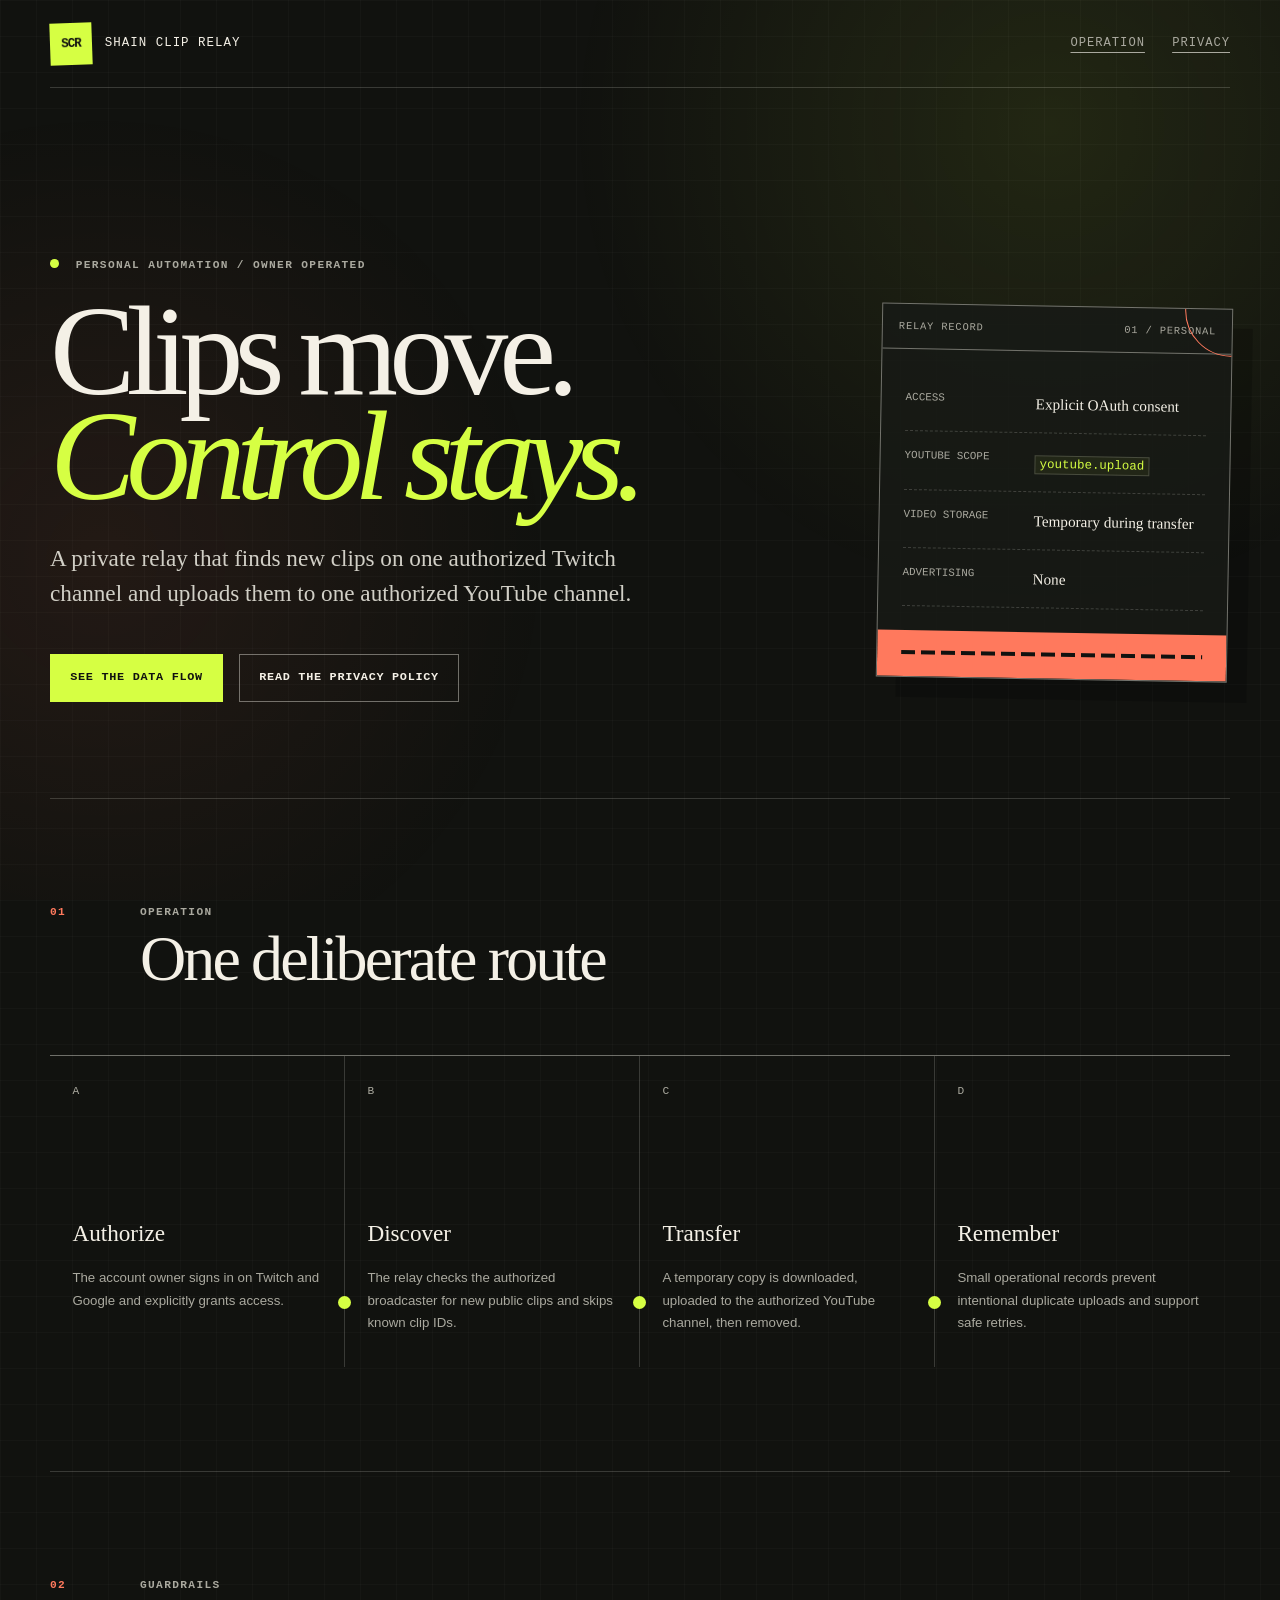
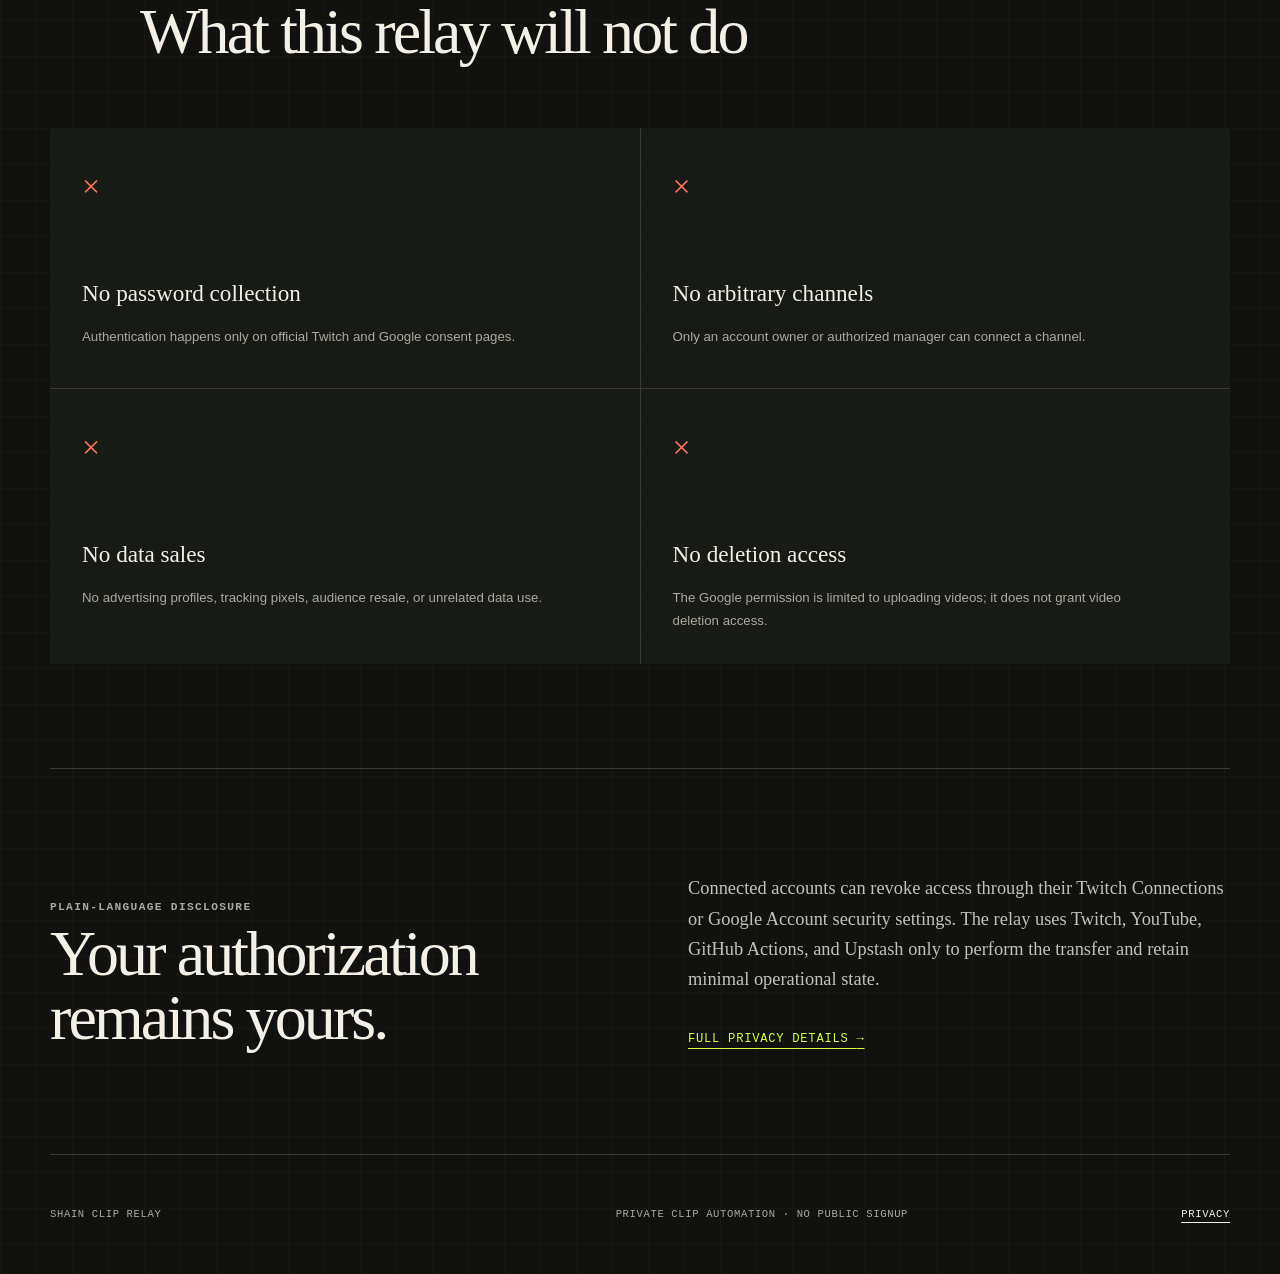
==== index.html @ d7323aba "Create OAuth homepage and privacy policy" ====
<!doctype html>
<html lang="en">
  <head>
    <meta charset="utf-8" />
    <meta name="viewport" content="width=device-width, initial-scale=1" />
    <meta
      name="description"
      content="Shain Clip Relay is a private, account-owner-operated automation that copies authorized Twitch clips to an authorized YouTube channel."
    />
    <meta name="color-scheme" content="dark" />
    <meta name="theme-color" content="#11120f" />
    <title>Shain Clip Relay</title>
    <link rel="stylesheet" href="styles.css" />
  </head>
  <body>
    <a class="skip-link" href="#main">Skip to content</a>

    <div class="page-shell">
      <header class="site-header" aria-label="Primary navigation">
        <a class="wordmark" href="index.html" aria-label="Shain Clip Relay home">
          <span class="wordmark-mark" aria-hidden="true">SCR</span>
          <span>Shain Clip Relay</span>
        </a>
        <nav>
          <a href="#operation">Operation</a>
          <a href="privacy.html">Privacy</a>
        </nav>
      </header>

      <main id="main">
        <section class="hero" aria-labelledby="hero-title">
          <div class="hero-copy">
            <p class="eyebrow"><span class="live-dot"></span> Personal automation / owner operated</p>
            <h1 id="hero-title">Clips move.<br /><em>Control stays.</em></h1>
            <p class="hero-summary">
              A private relay that finds new clips on one authorized Twitch channel and uploads them to one authorized YouTube channel.
            </p>
            <div class="hero-actions">
              <a class="button button-primary" href="#operation">See the data flow</a>
              <a class="button button-quiet" href="privacy.html">Read the privacy policy</a>
            </div>
          </div>

          <aside class="signal-card" aria-label="Service summary">
            <div class="signal-card-header">
              <span>Relay record</span>
              <span>01 / personal</span>
            </div>
            <dl>
              <div>
                <dt>Access</dt>
                <dd>Explicit OAuth consent</dd>
              </div>
              <div>
                <dt>YouTube scope</dt>
                <dd><code>youtube.upload</code></dd>
              </div>
              <div>
                <dt>Video storage</dt>
                <dd>Temporary during transfer</dd>
              </div>
              <div>
                <dt>Advertising</dt>
                <dd>None</dd>
              </div>
            </dl>
            <div class="signal-line" aria-hidden="true"><span></span></div>
          </aside>
        </section>

        <section class="operation section-rule" id="operation" aria-labelledby="operation-title">
          <div class="section-heading">
            <p class="section-number">01</p>
            <div>
              <p class="eyebrow">Operation</p>
              <h2 id="operation-title">One deliberate route</h2>
            </div>
          </div>

          <ol class="route" aria-label="Clip transfer flow">
            <li>
              <span class="route-index">A</span>
              <div>
                <h3>Authorize</h3>
                <p>The account owner signs in on Twitch and Google and explicitly grants access.</p>
              </div>
            </li>
            <li>
              <span class="route-index">B</span>
              <div>
                <h3>Discover</h3>
                <p>The relay checks the authorized broadcaster for new public clips and skips known clip IDs.</p>
              </div>
            </li>
            <li>
              <span class="route-index">C</span>
              <div>
                <h3>Transfer</h3>
                <p>A temporary copy is downloaded, uploaded to the authorized YouTube channel, then removed.</p>
              </div>
            </li>
            <li>
              <span class="route-index">D</span>
              <div>
                <h3>Remember</h3>
                <p>Small operational records prevent intentional duplicate uploads and support safe retries.</p>
              </div>
            </li>
          </ol>
        </section>

        <section class="guardrails section-rule" aria-labelledby="guardrails-title">
          <div class="section-heading">
            <p class="section-number">02</p>
            <div>
              <p class="eyebrow">Guardrails</p>
              <h2 id="guardrails-title">What this relay will not do</h2>
            </div>
          </div>

          <div class="guardrail-grid">
            <article>
              <span aria-hidden="true">×</span>
              <h3>No password collection</h3>
              <p>Authentication happens only on official Twitch and Google consent pages.</p>
            </article>
            <article>
              <span aria-hidden="true">×</span>
              <h3>No arbitrary channels</h3>
              <p>Only an account owner or authorized manager can connect a channel.</p>
            </article>
            <article>
              <span aria-hidden="true">×</span>
              <h3>No data sales</h3>
              <p>No advertising profiles, tracking pixels, audience resale, or unrelated data use.</p>
            </article>
            <article>
              <span aria-hidden="true">×</span>
              <h3>No deletion access</h3>
              <p>The Google permission is limited to uploading videos; it does not grant video deletion access.</p>
            </article>
          </div>
        </section>

        <section class="disclosure section-rule" aria-labelledby="disclosure-title">
          <div>
            <p class="eyebrow">Plain-language disclosure</p>
            <h2 id="disclosure-title">Your authorization remains yours.</h2>
          </div>
          <div>
            <p>
              Connected accounts can revoke access through their Twitch Connections or Google Account security settings. The relay uses Twitch, YouTube, GitHub Actions, and Upstash only to perform the transfer and retain minimal operational state.
            </p>
            <a class="text-link" href="privacy.html">Full privacy details <span aria-hidden="true">→</span></a>
          </div>
        </section>
      </main>

      <footer>
        <p>Shain Clip Relay</p>
        <p>Private clip automation · No public signup</p>
        <a href="privacy.html">Privacy</a>
      </footer>
    </div>
  </body>
</html>
---- styles.css ----
:root {
  --ink: #f4f0e6;
  --muted: #aaa99f;
  --paper: #11120f;
  --paper-raised: #181a16;
  --line: rgba(244, 240, 230, 0.18);
  --line-strong: rgba(244, 240, 230, 0.42);
  --signal: #d6ff43;
  --ember: #ff795d;
  --serif: Georgia, "Times New Roman", serif;
  --mono: "Courier New", Courier, monospace;
  --sans: Verdana, Geneva, sans-serif;
}

* {
  box-sizing: border-box;
}

html {
  scroll-behavior: smooth;
}

body {
  min-width: 320px;
  margin: 0;
  color: var(--ink);
  background:
    linear-gradient(rgba(255, 255, 255, 0.018) 1px, transparent 1px),
    linear-gradient(90deg, rgba(255, 255, 255, 0.018) 1px, transparent 1px),
    var(--paper);
  background-size: 36px 36px;
  font-family: var(--sans);
  line-height: 1.65;
}

body::before {
  position: fixed;
  inset: 0;
  z-index: -1;
  background:
    radial-gradient(circle at 82% 14%, rgba(214, 255, 67, 0.09), transparent 30rem),
    radial-gradient(circle at 8% 62%, rgba(255, 121, 93, 0.08), transparent 28rem);
  content: "";
  pointer-events: none;
}

a {
  color: inherit;
}

a:focus-visible,
button:focus-visible {
  outline: 3px solid var(--signal);
  outline-offset: 4px;
}

.skip-link {
  position: fixed;
  top: 1rem;
  left: 1rem;
  z-index: 20;
  padding: 0.7rem 1rem;
  color: var(--paper);
  background: var(--signal);
  font-family: var(--mono);
  font-size: 0.8rem;
  transform: translateY(-180%);
  transition: transform 160ms ease;
}

.skip-link:focus {
  transform: translateY(0);
}

.page-shell {
  width: min(1180px, calc(100% - 3rem));
  margin: 0 auto;
}

.site-header {
  display: flex;
  align-items: center;
  justify-content: space-between;
  min-height: 88px;
  border-bottom: 1px solid var(--line);
}

.wordmark {
  display: inline-flex;
  align-items: center;
  gap: 0.8rem;
  font-family: var(--mono);
  font-size: 0.78rem;
  letter-spacing: 0.08em;
  text-decoration: none;
  text-transform: uppercase;
}

.wordmark-mark {
  display: grid;
  width: 42px;
  height: 42px;
  place-items: center;
  color: var(--paper);
  background: var(--signal);
  font-weight: 700;
  letter-spacing: -0.08em;
  transform: rotate(-2deg);
}

.site-header nav {
  display: flex;
  gap: 1.7rem;
  font-family: var(--mono);
  font-size: 0.76rem;
  letter-spacing: 0.08em;
  text-transform: uppercase;
}

.site-header nav a {
  color: var(--muted);
  text-decoration-thickness: 1px;
  text-underline-offset: 0.35rem;
}

.site-header nav a:hover,
.site-header nav a[aria-current="page"] {
  color: var(--ink);
}

.hero {
  display: grid;
  grid-template-columns: minmax(0, 1.55fr) minmax(280px, 0.75fr);
  gap: clamp(3rem, 8vw, 8rem);
  align-items: end;
  min-height: 710px;
  padding: 7rem 0 6rem;
}

.eyebrow,
.section-number,
.legal-number {
  margin: 0;
  color: var(--muted);
  font-family: var(--mono);
  font-size: 0.7rem;
  font-weight: 700;
  letter-spacing: 0.12em;
  text-transform: uppercase;
}

.live-dot {
  display: inline-block;
  width: 0.55rem;
  height: 0.55rem;
  margin-right: 0.55rem;
  border-radius: 50%;
  background: var(--signal);
  box-shadow: 0 0 0 0 rgba(214, 255, 67, 0.4);
  animation: pulse 2.2s infinite;
}

@keyframes pulse {
  50% {
    box-shadow: 0 0 0 0.5rem rgba(214, 255, 67, 0);
  }
}

h1,
h2,
h3,
p {
  text-wrap: pretty;
}

h1 {
  max-width: 850px;
  margin: 1.5rem 0 2rem;
  font-family: var(--serif);
  font-size: clamp(4.2rem, 10vw, 8.8rem);
  font-weight: 400;
  letter-spacing: -0.07em;
  line-height: 0.82;
}

h1 em {
  color: var(--signal);
  font-weight: 400;
}

.hero-summary {
  max-width: 620px;
  margin: 0;
  color: #d1cfc6;
  font-family: var(--serif);
  font-size: clamp(1.15rem, 2vw, 1.45rem);
  line-height: 1.55;
}

.hero-actions {
  display: flex;
  flex-wrap: wrap;
  gap: 1rem;
  margin-top: 2.6rem;
}

.button {
  display: inline-flex;
  min-height: 48px;
  align-items: center;
  justify-content: center;
  padding: 0.8rem 1.2rem;
  border: 1px solid var(--line-strong);
  font-family: var(--mono);
  font-size: 0.74rem;
  font-weight: 700;
  letter-spacing: 0.06em;
  text-decoration: none;
  text-transform: uppercase;
  transition: background-color 160ms ease, color 160ms ease, transform 160ms ease;
}

.button:hover {
  transform: translateY(-2px);
}

.button-primary {
  border-color: var(--signal);
  color: var(--paper);
  background: var(--signal);
}

.button-primary:hover {
  background: #e2ff76;
}

.button-quiet:hover {
  color: var(--paper);
  background: var(--ink);
}

.signal-card {
  position: relative;
  overflow: hidden;
  border: 1px solid var(--line-strong);
  background: rgba(24, 26, 22, 0.82);
  box-shadow: 20px 20px 0 rgba(0, 0, 0, 0.2);
  transform: translateY(-1.4rem) rotate(1deg);
}

.signal-card::before {
  position: absolute;
  top: -45px;
  right: -45px;
  width: 90px;
  height: 90px;
  border: 1px solid var(--ember);
  border-radius: 50%;
  content: "";
}

.signal-card-header {
  display: flex;
  justify-content: space-between;
  padding: 0.85rem 1rem;
  border-bottom: 1px solid var(--line-strong);
  color: var(--muted);
  font-family: var(--mono);
  font-size: 0.65rem;
  letter-spacing: 0.08em;
  text-transform: uppercase;
}

.signal-card dl {
  margin: 0;
  padding: 1.5rem;
}

.signal-card dl div {
  display: grid;
  grid-template-columns: 0.8fr 1.2fr;
  gap: 1rem;
  padding: 1rem 0;
  border-bottom: 1px dashed var(--line);
}

.signal-card dt,
.signal-card dd {
  margin: 0;
}

.signal-card dt {
  color: var(--muted);
  font-family: var(--mono);
  font-size: 0.68rem;
  text-transform: uppercase;
}

.signal-card dd {
  font-family: var(--serif);
  font-size: 0.95rem;
}

code {
  padding: 0.12em 0.32em;
  border: 1px solid var(--line);
  color: var(--signal);
  background: rgba(214, 255, 67, 0.06);
  font-family: var(--mono);
  font-size: 0.82em;
  overflow-wrap: anywhere;
}

.signal-line {
  height: 46px;
  padding: 20px 1.5rem;
  background: var(--ember);
}

.signal-line span {
  display: block;
  height: 4px;
  background: repeating-linear-gradient(90deg, var(--paper) 0 14px, transparent 14px 20px);
}

.section-rule {
  padding: 6.5rem 0;
  border-top: 1px solid var(--line);
}

.section-heading {
  display: grid;
  grid-template-columns: 90px 1fr;
  margin-bottom: 4rem;
}

.section-number,
.legal-number {
  color: var(--ember);
}

h2 {
  margin: 0.35rem 0 0;
  font-family: var(--serif);
  font-size: clamp(2.4rem, 5vw, 4.4rem);
  font-weight: 400;
  letter-spacing: -0.045em;
  line-height: 1;
}

.route {
  display: grid;
  grid-template-columns: repeat(4, 1fr);
  margin: 0;
  padding: 0;
  border-top: 1px solid var(--line-strong);
  list-style: none;
}

.route li {
  position: relative;
  min-height: 300px;
  padding: 1.25rem 1.4rem 2rem;
  border-right: 1px solid var(--line);
}

.route li:last-child {
  border-right: 0;
}

.route li::after {
  position: absolute;
  right: -7px;
  bottom: 3.6rem;
  z-index: 2;
  width: 13px;
  height: 13px;
  border-radius: 50%;
  background: var(--signal);
  content: "";
}

.route li:last-child::after {
  display: none;
}

.route-index {
  color: var(--muted);
  font-family: var(--mono);
  font-size: 0.7rem;
}

.route h3,
.guardrail-grid h3 {
  margin: 7rem 0 0.9rem;
  font-family: var(--serif);
  font-size: 1.45rem;
  font-weight: 400;
}

.route p,
.guardrail-grid p {
  margin: 0;
  color: var(--muted);
  font-size: 0.83rem;
  line-height: 1.7;
}

.guardrail-grid {
  display: grid;
  grid-template-columns: repeat(2, 1fr);
  gap: 1px;
  background: var(--line);
}

.guardrail-grid article {
  min-height: 260px;
  padding: 2rem;
  background: var(--paper-raised);
}

.guardrail-grid article > span {
  color: var(--ember);
  font-family: var(--serif);
  font-size: 2rem;
}

.guardrail-grid h3 {
  margin-top: 3.8rem;
}

.disclosure {
  display: grid;
  grid-template-columns: 1fr 1fr;
  gap: 6rem;
  align-items: end;
}

.disclosure p:not(.eyebrow) {
  margin: 0 0 1.8rem;
  color: #c3c1b8;
  font-family: var(--serif);
  font-size: 1.15rem;
}

.text-link {
  color: var(--signal);
  font-family: var(--mono);
  font-size: 0.76rem;
  letter-spacing: 0.06em;
  text-underline-offset: 0.35rem;
  text-transform: uppercase;
}

footer {
  display: grid;
  grid-template-columns: 1fr 1fr auto;
  gap: 1rem;
  align-items: center;
  min-height: 120px;
  border-top: 1px solid var(--line);
  color: var(--muted);
  font-family: var(--mono);
  font-size: 0.66rem;
  letter-spacing: 0.06em;
  text-transform: uppercase;
}

footer p {
  margin: 0;
}

footer a {
  color: var(--ink);
  text-underline-offset: 0.3rem;
}

.legal-shell {
  width: min(1080px, calc(100% - 3rem));
}

.legal-hero {
  padding: 7rem 0 5rem;
}

.legal-hero h1 {
  margin-bottom: 2.4rem;
  font-size: clamp(4rem, 10vw, 8rem);
}

.legal-intro {
  max-width: 680px;
  color: #d1cfc6;
  font-family: var(--serif);
  font-size: clamp(1.15rem, 2vw, 1.4rem);
}

.policy-meta {
  display: flex;
  gap: 4rem;
  margin: 3rem 0 0;
  font-family: var(--mono);
  font-size: 0.68rem;
  text-transform: uppercase;
}

.policy-meta div {
  padding-top: 0.7rem;
  border-top: 1px solid var(--line-strong);
}

.policy-meta dt {
  color: var(--muted);
}

.policy-meta dd {
  margin: 0.25rem 0 0;
}

.legal-layout {
  display: grid;
  grid-template-columns: 220px minmax(0, 680px);
  gap: clamp(3rem, 9vw, 9rem);
  align-items: start;
}

.legal-index {
  position: sticky;
  top: 2rem;
}

.legal-index > p {
  margin: 0 0 1rem;
  color: var(--muted);
  font-family: var(--mono);
  font-size: 0.68rem;
  letter-spacing: 0.08em;
  text-transform: uppercase;
}

.legal-index ol {
  margin: 0;
  padding: 0;
  list-style: none;
}

.legal-index li {
  border-top: 1px solid var(--line);
}

.legal-index a {
  display: block;
  padding: 0.7rem 0;
  color: var(--muted);
  font-family: var(--mono);
  font-size: 0.7rem;
  text-decoration: none;
}

.legal-index a:hover {
  color: var(--signal);
}

.legal-copy section {
  padding: 0 0 4.5rem;
  scroll-margin-top: 2rem;
}

.legal-copy section + section {
  padding-top: 4.5rem;
  border-top: 1px solid var(--line);
}

.legal-copy h2 {
  margin: 0.3rem 0 1.8rem;
  font-size: clamp(2rem, 4vw, 3.3rem);
}

.legal-copy p,
.legal-copy li {
  color: #c5c3ba;
  font-family: var(--serif);
  font-size: 1.04rem;
}

.legal-copy ul {
  padding-left: 1.25rem;
}

.legal-copy li {
  margin-bottom: 0.7rem;
  padding-left: 0.4rem;
}

.legal-copy li::marker {
  color: var(--signal);
}

.legal-copy strong {
  color: var(--ink);
}

@media (max-width: 860px) {
  .hero {
    grid-template-columns: 1fr;
    min-height: auto;
    padding-top: 5rem;
  }

  .signal-card {
    max-width: 520px;
    transform: none;
  }

  .route {
    grid-template-columns: repeat(2, 1fr);
  }

  .route li:nth-child(2) {
    border-right: 0;
  }

  .route li:nth-child(-n + 2) {
    border-bottom: 1px solid var(--line);
  }

  .route li::after {
    display: none;
  }

  .disclosure {
    grid-template-columns: 1fr;
    gap: 2.5rem;
  }

  .legal-layout {
    grid-template-columns: 1fr;
  }

  .legal-index {
    position: static;
    columns: 2;
  }
}

@media (max-width: 580px) {
  .page-shell,
  .legal-shell {
    width: min(100% - 1.5rem, 1180px);
  }

  .site-header {
    min-height: 74px;
  }

  .wordmark > span:last-child {
    display: none;
  }

  .site-header nav {
    gap: 1rem;
    font-size: 0.66rem;
  }

  .hero {
    padding: 4rem 0;
  }

  h1 {
    font-size: clamp(3.3rem, 18vw, 5.3rem);
  }

  .section-rule {
    padding: 4.5rem 0;
  }

  .section-heading {
    grid-template-columns: 48px 1fr;
  }

  .route,
  .guardrail-grid {
    grid-template-columns: 1fr;
  }

  .route li,
  .route li:nth-child(2) {
    min-height: 230px;
    border-right: 0;
    border-bottom: 1px solid var(--line);
  }

  .route li:last-child {
    border-bottom: 0;
  }

  .route h3 {
    margin-top: 4.5rem;
  }

  .policy-meta {
    flex-direction: column;
    gap: 1.4rem;
  }

  .legal-index {
    columns: 1;
  }

  footer {
    grid-template-columns: 1fr auto;
    padding: 1.4rem 0;
  }

  footer p:nth-child(2) {
    display: none;
  }
}

@media (prefers-reduced-motion: reduce) {
  html {
    scroll-behavior: auto;
  }

  *,
  *::before,
  *::after {
    animation-duration: 0.01ms !important;
    animation-iteration-count: 1 !important;
    transition-duration: 0.01ms !important;
  }
}
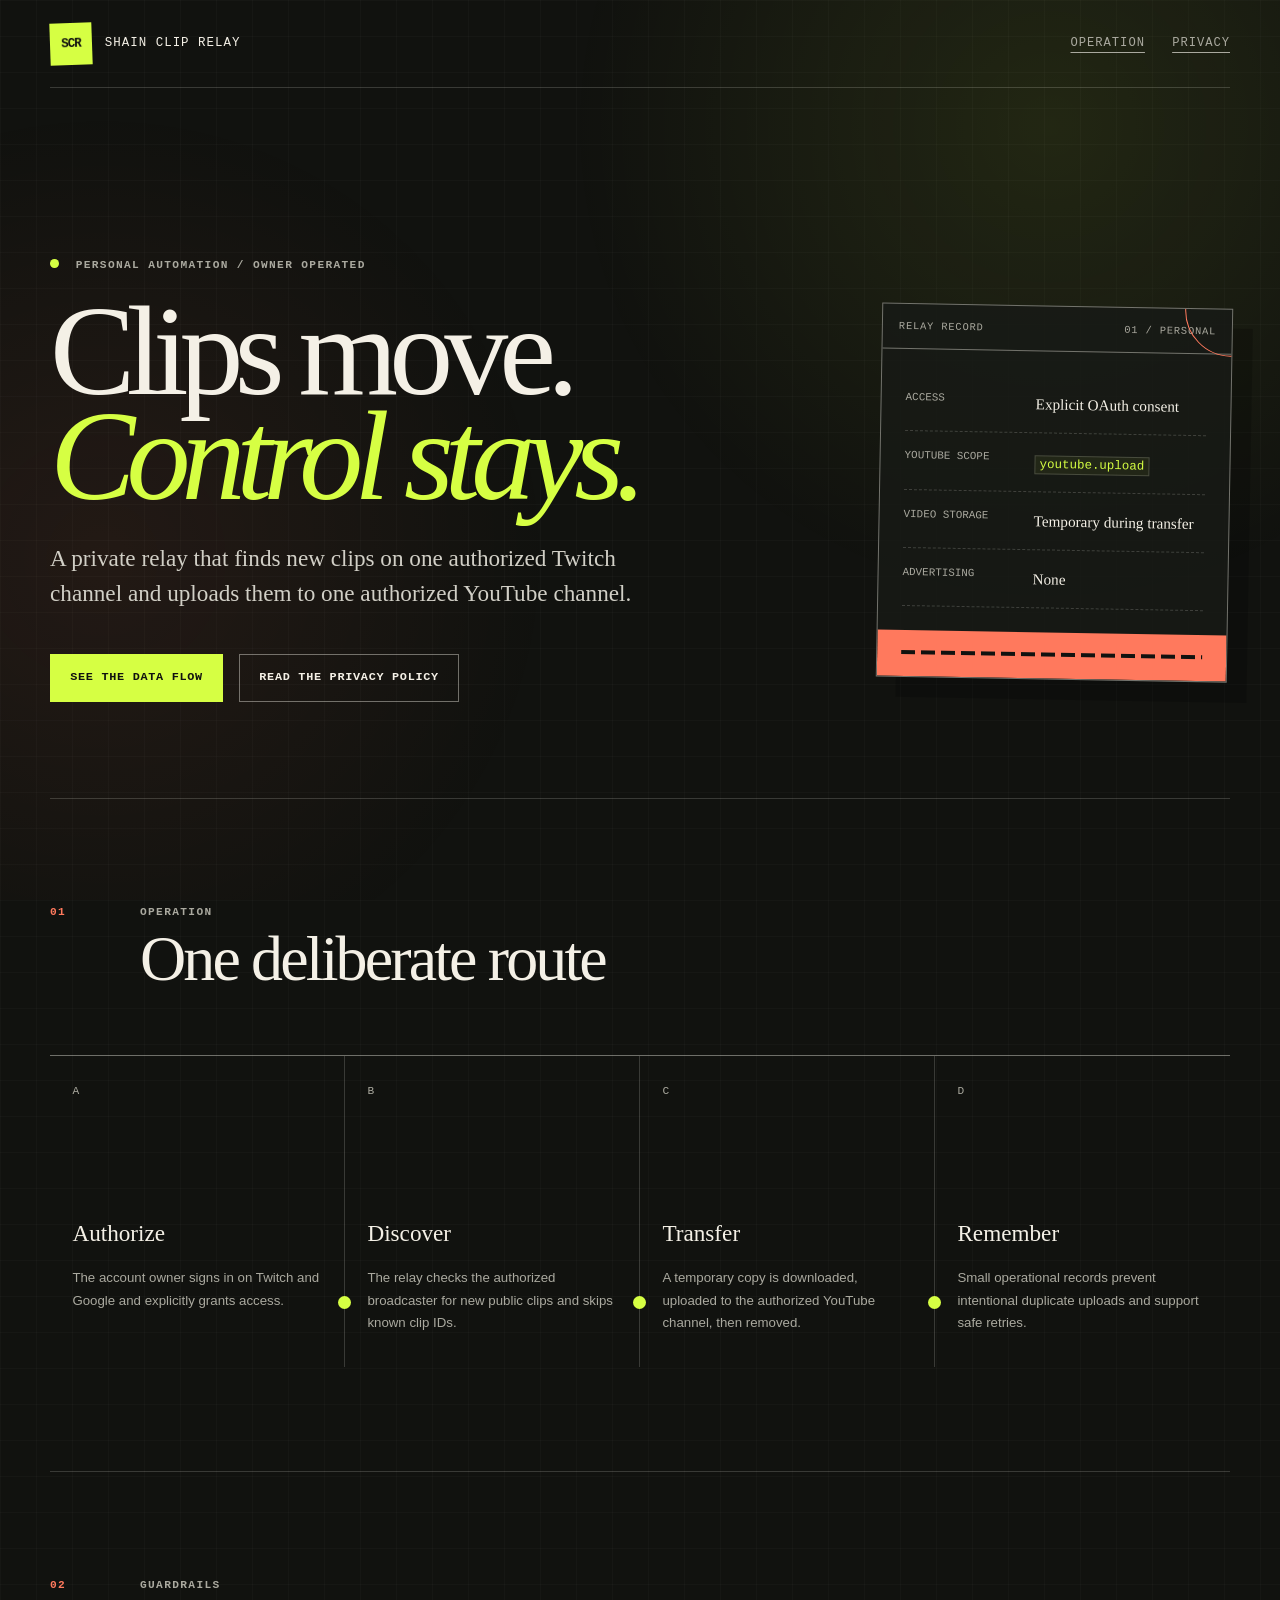
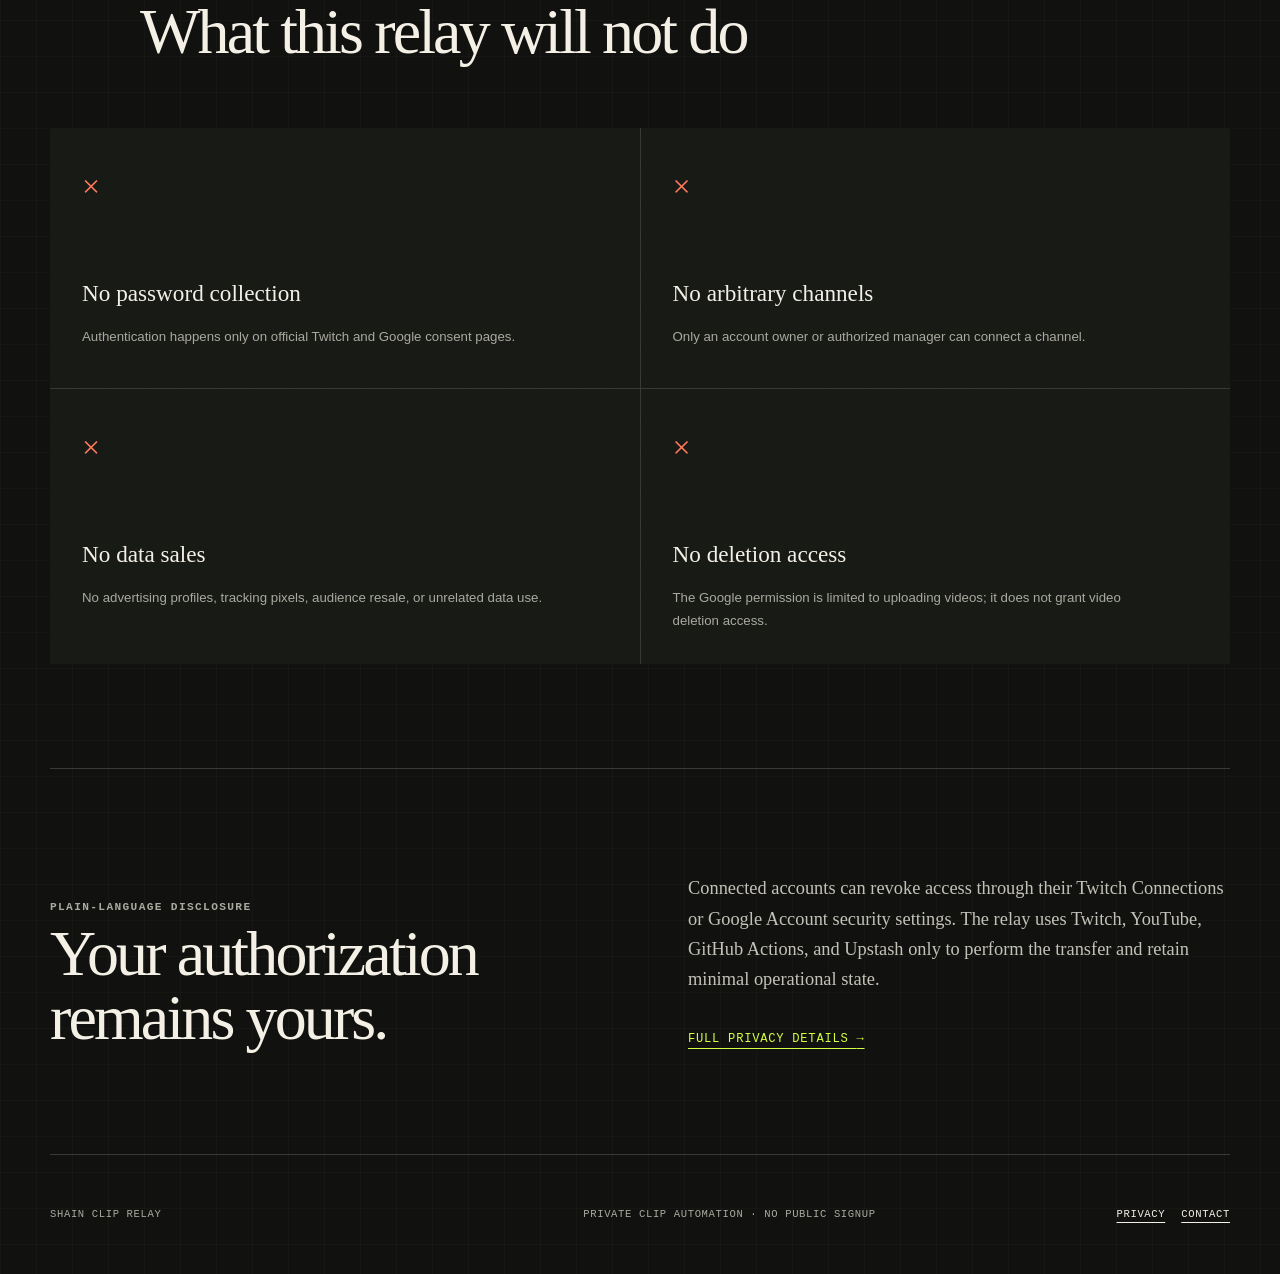
==== commit b97c8aac: "Add published site links and contact" ====
--- a/index.html
+++ b/index.html
@@ -159,7 +159,10 @@
       <footer>
         <p>Shain Clip Relay</p>
         <p>Private clip automation · No public signup</p>
-        <a href="privacy.html">Privacy</a>
+        <div class="footer-links">
+          <a href="privacy.html">Privacy</a>
+          <a href="https://github.com/shainsethi/shain-clip-relay-site">Contact</a>
+        </div>
       </footer>
     </div>
   </body>
--- a/styles.css
+++ b/styles.css
@@ -475,6 +475,11 @@
   text-underline-offset: 0.3rem;
 }
 
+.footer-links {
+  display: flex;
+  gap: 1rem;
+}
+
 .legal-shell {
   width: min(1080px, calc(100% - 3rem));
 }
